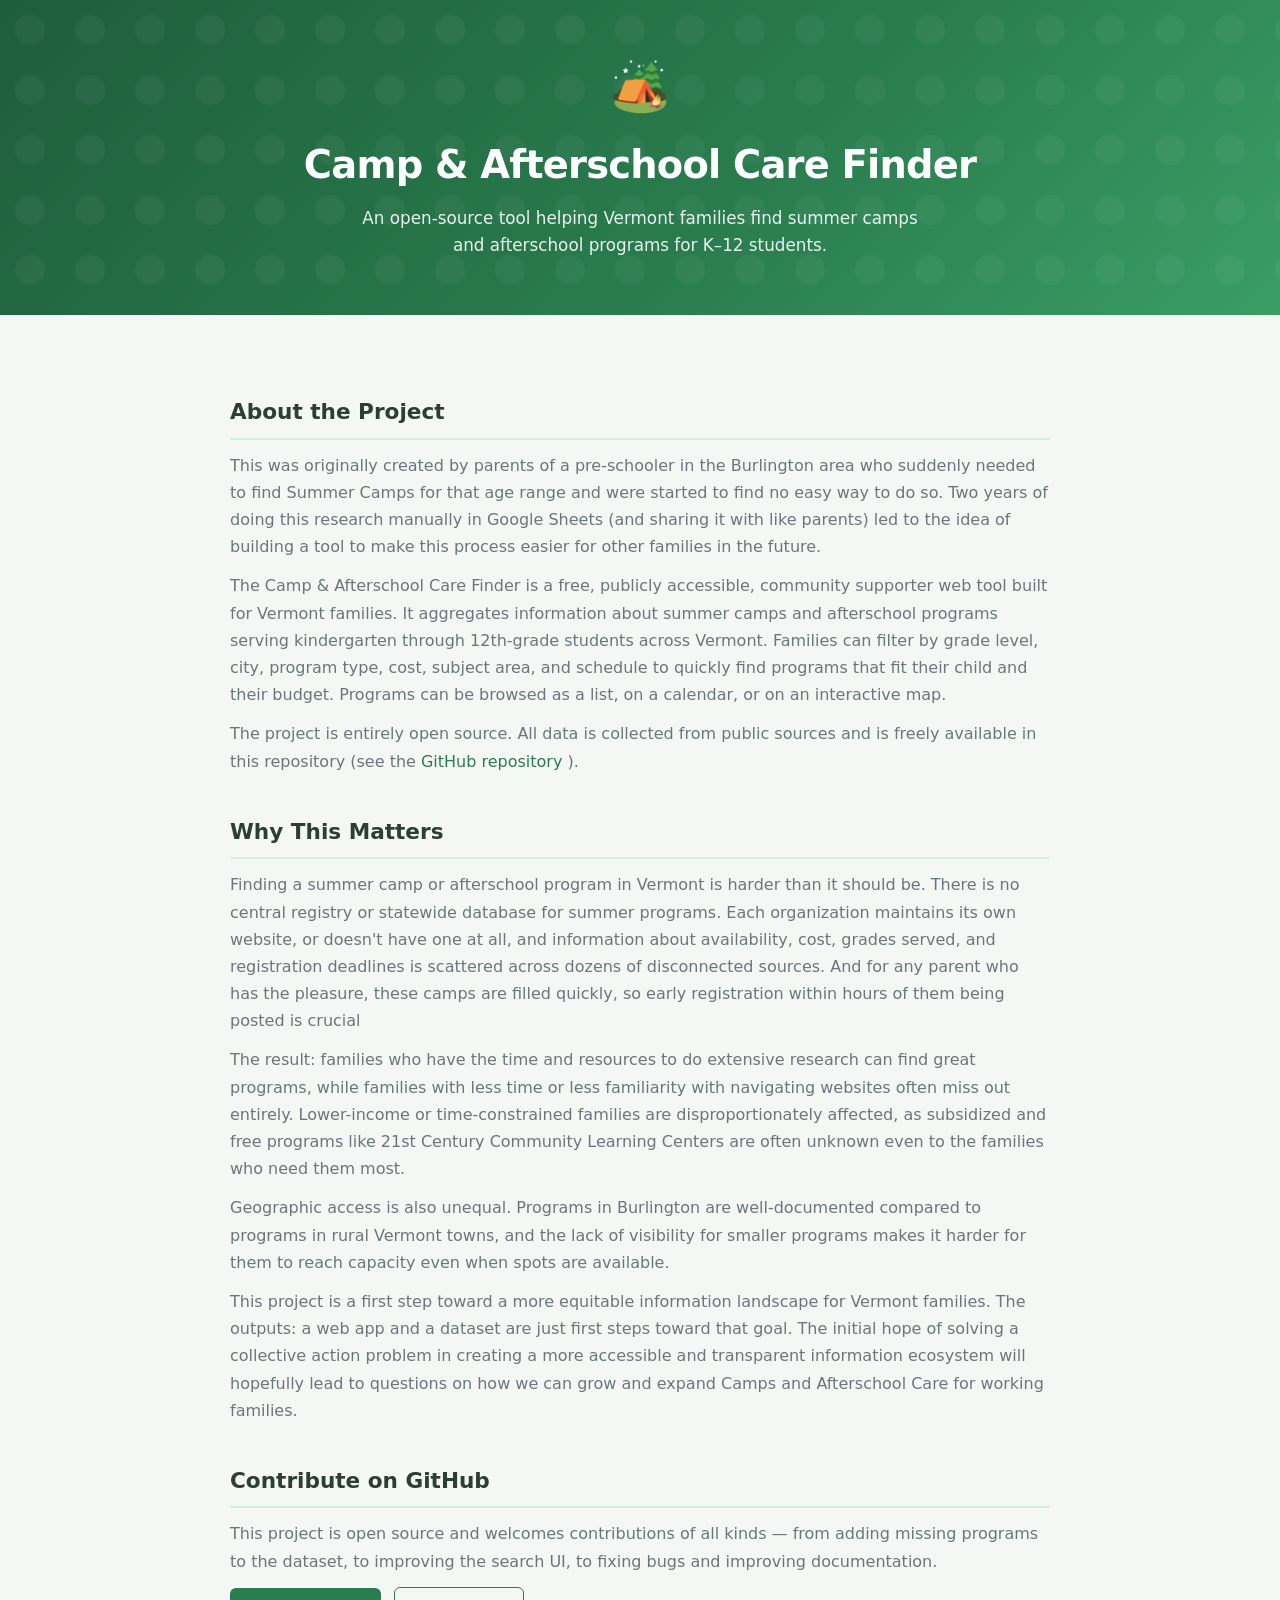
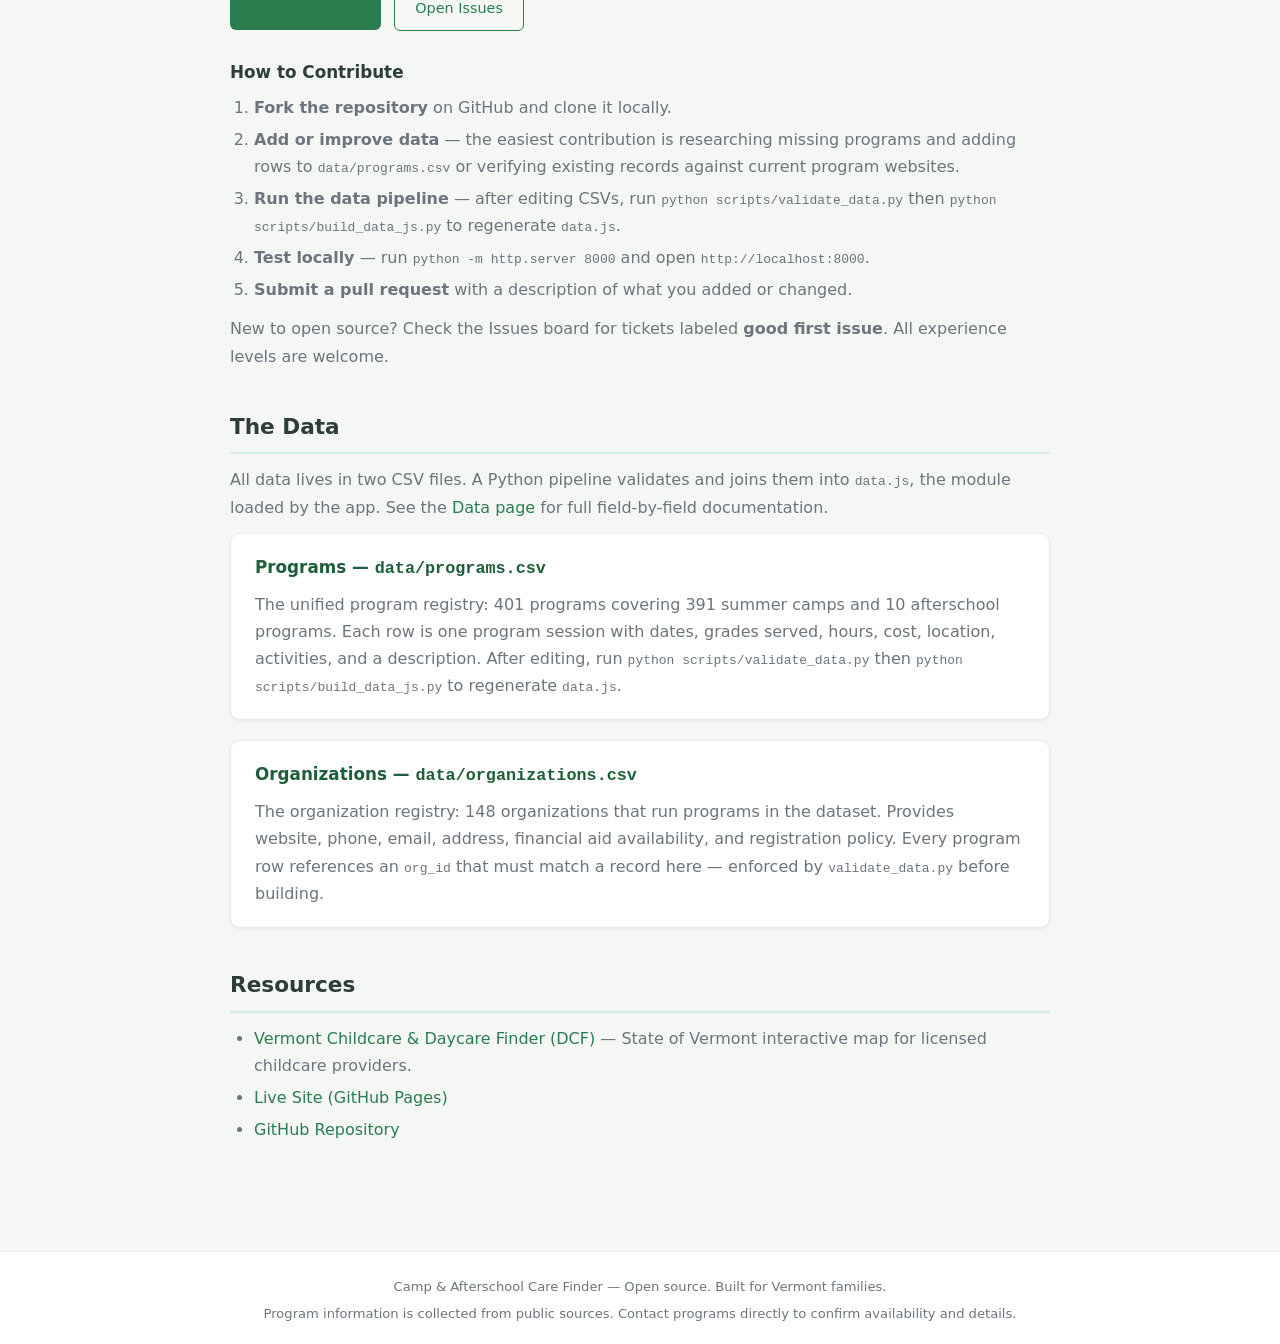
==== about.html @ c5520ff8 "fix: add a favicon Co-Authored-By: Claude Fable 5.2 <noreply@anthropic.com> Claude-Session: https://" ====
<!DOCTYPE html>
<html lang="en">
<head>
  <meta charset="UTF-8" />
  <link rel="icon" href="favicon.svg" type="image/svg+xml" />
  <meta name="viewport" content="width=device-width, initial-scale=1.0" />
  <title>About – Camp &amp; Afterschool Care Finder</title>
  <meta name="description" content="About the Camp and Afterschool Care Finder — an open-source tool helping Vermont families find K–12 programs." />
  <link rel="stylesheet" href="styles.css" />
</head>
<body>

  <div class="static-hero">
    <div class="static-hero-content">
      <span class="static-hero-icon">🏕️</span>
      <h1>Camp &amp; Afterschool Care Finder</h1>
      <p>An open-source tool helping Vermont families find summer camps and afterschool programs for K–12 students.</p>
    </div>
  </div>

  <div class="static-page">

    <section class="static-section">
      <h2>About the Project</h2>
      <p>This was originally created by parents of a pre-schooler in the Burlington area who suddenly needed to find Summer Camps for that age range and were started to find no easy way to do so. Two years of doing this research manually in Google Sheets (and sharing it with like parents) led to the idea of building a tool to make this process easier for other families in the future.</p>
      <p>The Camp &amp; Afterschool Care Finder is a free, publicly accessible, community supporter web tool built for Vermont families. It aggregates information about summer camps and afterschool programs serving kindergarten through 12th-grade students across Vermont. Families can filter by grade level, city, program type, cost, subject area, and schedule to quickly find programs that fit their child and their budget. Programs can be browsed as a list, on a calendar, or on an interactive map.</p>
      <p>The project is entirely open source. All data is collected from public sources and is freely available in this repository (see the 
        <a href="https://github.com/kefortney/Camp-and-Afterschool-Care-Finder" target="_blank" rel="noopener noreferrer">GitHub repository</a>
        ).</p>

    </section>

    <section class="static-section">
      <h2>Why This Matters</h2>
      <p>Finding a summer camp or afterschool program in Vermont is harder than it should be. There is no central registry or statewide database for summer programs. Each organization maintains its own website, or doesn't have one at all, and information about availability, cost, grades served, and registration deadlines is scattered across dozens of disconnected sources. And for any parent who has the pleasure, these camps are filled quickly, so early registration within hours of them being posted is crucial</p>
      <p>The result: families who have the time and resources to do extensive research can find great programs, while families with less time or less familiarity with navigating websites often miss out entirely. Lower-income or time-constrained families are disproportionately affected, as subsidized and free programs like 21st Century Community Learning Centers are often unknown even to the families who need them most.</p>
      <p>Geographic access is also unequal. Programs in Burlington are well-documented compared to programs in rural Vermont towns, and the lack of visibility for smaller programs makes it harder for them to reach capacity even when spots are available.</p>
      <p>This project is a first step toward a more equitable information landscape for Vermont families. The outputs: a web app and a dataset are just first steps toward that goal. The initial hope of solving a collective action problem in creating a more accessible and transparent information ecosystem will hopefully lead to questions on how we can grow and expand Camps and Afterschool Care for working families.</p>
    </section>

    <section class="static-section">
      <h2>Contribute on GitHub</h2>
      <p>This project is open source and welcomes contributions of all kinds — from adding missing programs to the dataset, to improving the search UI, to fixing bugs and improving documentation.</p>
      <a class="link-btn" href="https://github.com/kefortney/Camp-and-Afterschool-Care-Finder" target="_blank" rel="noopener noreferrer">View on GitHub</a>
      <a class="link-btn link-btn-outline" href="https://github.com/kefortney/Camp-and-Afterschool-Care-Finder/issues" target="_blank" rel="noopener noreferrer">Open Issues</a>
      <h3>How to Contribute</h3>
      <ol>
        <li><strong>Fork the repository</strong> on GitHub and clone it locally.</li>
        <li><strong>Add or improve data</strong> — the easiest contribution is researching missing programs and adding rows to <code>data/programs.csv</code> or verifying existing records against current program websites.</li>
        <li><strong>Run the data pipeline</strong> — after editing CSVs, run <code>python scripts/validate_data.py</code> then <code>python scripts/build_data_js.py</code> to regenerate <code>data.js</code>.</li>
        <li><strong>Test locally</strong> — run <code>python -m http.server 8000</code> and open <code>http://localhost:8000</code>.</li>
        <li><strong>Submit a pull request</strong> with a description of what you added or changed.</li>
      </ol>
      <p>New to open source? Check the Issues board for tickets labeled <strong>good first issue</strong>. All experience levels are welcome.</p>
    </section>

    <section class="static-section">
      <h2>The Data</h2>
      <p>All data lives in two CSV files. A Python pipeline validates and joins them into <code>data.js</code>, the module loaded by the app. See the <a href="data.html">Data page</a> for full field-by-field documentation.</p>

      <div class="static-card">
        <h3>Programs — <code>data/programs.csv</code></h3>
        <p>The unified program registry: 401 programs covering 391 summer camps and 10 afterschool programs. Each row is one program session with dates, grades served, hours, cost, location, activities, and a description. After editing, run <code>python scripts/validate_data.py</code> then <code>python scripts/build_data_js.py</code> to regenerate <code>data.js</code>.</p>
      </div>

      <div class="static-card">
        <h3>Organizations — <code>data/organizations.csv</code></h3>
        <p>The organization registry: 148 organizations that run programs in the dataset. Provides website, phone, email, address, financial aid availability, and registration policy. Every program row references an <code>org_id</code> that must match a record here — enforced by <code>validate_data.py</code> before building.</p>
      </div>
    </section>

    <section class="static-section">
      <h2>Resources</h2>
      <ul>
        <li><a href="https://dcf.vermont.gov/cdd/families/find-care/map" target="_blank" rel="noopener noreferrer">Vermont Childcare &amp; Daycare Finder (DCF)</a> — State of Vermont interactive map for licensed childcare providers.</li>
        <li><a href="https://kefortney.github.io/Camp-and-Afterschool-Care-Finder/" target="_blank" rel="noopener noreferrer">Live Site (GitHub Pages)</a></li>
        <li><a href="https://github.com/kefortney/Camp-and-Afterschool-Care-Finder" target="_blank" rel="noopener noreferrer">GitHub Repository</a></li>
      </ul>
    </section>

  </div>

  <footer>
    <p>Camp &amp; Afterschool Care Finder &mdash; Open source. Built for Vermont families.</p>
    <p style="margin-top:0.4rem;">Program information is collected from public sources. Contact programs directly to confirm availability and details.</p>
  </footer>

  <script>window.NAV_PAGE = 'about';</script>
  <script src="nav.js"></script>
</body>
</html>
---- styles.css ----
/* ===== Reset & Base ===== */
*,
*::before,
*::after {
  box-sizing: border-box;
  margin: 0;
  padding: 0;
}

:root {
  --primary: #2a7d4f;
  --primary-dark: #1e5e3a;
  --primary-light: #d6efe2;
  --bg: #f5f7f5;
  --white: #ffffff;
  --gray-100: #f8f9fa;
  --gray-200: #e9ecef;
  --gray-400: #ced4da;
  --gray-600: #6c757d;
  --gray-800: #343a40;
  --text: #2c3e35;
  --shadow-sm: 0 1px 3px rgba(0, 0, 0, 0.08);
  --shadow-md: 0 4px 12px rgba(0, 0, 0, 0.1);
  --shadow-lg: 0 8px 24px rgba(0, 0, 0, 0.12);
  --radius: 10px;
  --radius-sm: 6px;
  --transition: 0.2s ease;
}

body {
  font-family: "Segoe UI", system-ui, -apple-system, sans-serif;
  background: var(--bg);
  color: var(--text);
  line-height: 1.6;
  min-height: 100vh;
}

a {
  color: var(--primary);
  text-decoration: none;
}

a:hover {
  text-decoration: underline;
}

/* ===== Top Navigation Bar ===== */
.top-nav {
  background: linear-gradient(
    135deg,
    var(--primary-dark) 0%,
    var(--primary) 100%
  );
  color: var(--white);
  display: flex;
  align-items: center;
  justify-content: space-between;
  padding: 0 1.5rem;
  height: 56px;
  position: sticky;
  top: 0;
  z-index: 100;
  box-shadow: 0 2px 8px rgba(0, 0, 0, 0.15);
  gap: 1rem;
}

.top-nav-brand {
  font-weight: 700;
  font-size: 1rem;
  color: var(--white);
  text-decoration: none;
  display: flex;
  align-items: center;
  gap: 0.45rem;
  white-space: nowrap;
  flex-shrink: 0;
}

.top-nav-brand:hover {
  color: var(--white);
  text-decoration: none;
  opacity: 0.9;
}

.top-nav-icon {
  font-size: 1.2rem;
}

.top-nav-links {
  display: flex;
  align-items: center;
  gap: 0.15rem;
  list-style: none;
  margin: 0;
  padding: 0;
}

.top-nav-links a {
  color: rgba(255, 255, 255, 0.82);
  text-decoration: none;
  padding: 0.4rem 0.75rem;
  border-radius: var(--radius-sm);
  font-size: 0.9rem;
  font-weight: 500;
  transition: color var(--transition), background var(--transition);
  white-space: nowrap;
  display: block;
}

.top-nav-links a:hover {
  color: var(--white);
  background: rgba(255, 255, 255, 0.12);
  text-decoration: none;
}

.top-nav-links a.active {
  color: var(--white);
  background: rgba(255, 255, 255, 0.18);
  font-weight: 700;
}

.top-nav-hamburger {
  display: none;
  flex-direction: column;
  justify-content: center;
  gap: 5px;
  background: none;
  border: none;
  cursor: pointer;
  padding: 0.4rem;
  flex-shrink: 0;
}

.top-nav-hamburger span {
  display: block;
  width: 22px;
  height: 2px;
  background: var(--white);
  border-radius: 2px;
  transition: all var(--transition);
}

/* ===== Page Hero (camps / afterschool functional pages) ===== */
.page-hero {
  background: linear-gradient(
    135deg,
    var(--primary-dark) 0%,
    var(--primary) 60%,
    #3a9e65 100%
  );
  color: var(--white);
  padding: 2rem 1.5rem 2.5rem;
  text-align: center;
  position: relative;
  overflow: hidden;
}

.page-hero::before {
  content: "";
  position: absolute;
  inset: 0;
  background: url("data:image/svg+xml,%3Csvg width='60' height='60' viewBox='0 0 60 60' xmlns='http://www.w3.org/2000/svg'%3E%3Cg fill='none' fill-rule='evenodd'%3E%3Cg fill='%23ffffff' fill-opacity='0.04'%3E%3Ccircle cx='30' cy='30' r='15'/%3E%3C/g%3E%3C/g%3E%3C/svg%3E");
  pointer-events: none;
}

.page-hero-content {
  position: relative;
  max-width: 800px;
  margin: 0 auto;
}

.page-hero-icon {
  font-size: 2.4rem;
  margin-bottom: 0.4rem;
  display: block;
}

.page-hero h1 {
  font-size: clamp(1.4rem, 3.5vw, 2.1rem);
  font-weight: 700;
  margin-bottom: 0.4rem;
  letter-spacing: -0.02em;
}

.page-hero p {
  font-size: 0.97rem;
  opacity: 0.88;
  max-width: 560px;
  margin: 0 auto;
}

/* ===== Static Content Pages (About, Data, Hackathon) ===== */
.static-page {
  max-width: 860px;
  margin: 0 auto;
  padding: 2.5rem 1.25rem 4rem;
}

.static-hero {
  text-align: center;
  padding: 3rem 1.5rem 3.5rem;
  background: linear-gradient(
    135deg,
    var(--primary-dark) 0%,
    var(--primary) 60%,
    #3a9e65 100%
  );
  color: var(--white);
  position: relative;
  overflow: hidden;
}

.static-hero::before {
  content: "";
  position: absolute;
  inset: 0;
  background: url("data:image/svg+xml,%3Csvg width='60' height='60' viewBox='0 0 60 60' xmlns='http://www.w3.org/2000/svg'%3E%3Cg fill='none' fill-rule='evenodd'%3E%3Cg fill='%23ffffff' fill-opacity='0.04'%3E%3Ccircle cx='30' cy='30' r='15'/%3E%3C/g%3E%3C/g%3E%3C/svg%3E");
  pointer-events: none;
}

.static-hero-content {
  position: relative;
  max-width: 720px;
  margin: 0 auto;
}

.static-hero-icon {
  font-size: 3rem;
  display: block;
  margin-bottom: 0.6rem;
}

.static-hero h1 {
  font-size: clamp(1.6rem, 4vw, 2.4rem);
  font-weight: 700;
  margin-bottom: 0.6rem;
  letter-spacing: -0.02em;
}

.static-hero p {
  font-size: 1.05rem;
  opacity: 0.9;
  max-width: 580px;
  margin: 0 auto;
  line-height: 1.6;
}

.static-hero .hero-cta {
  display: inline-flex;
  align-items: center;
  gap: 0.4rem;
  margin-top: 1.5rem;
  background: var(--white);
  color: var(--primary-dark);
  font-weight: 700;
  font-size: 0.95rem;
  padding: 0.7rem 1.5rem;
  border-radius: var(--radius-sm);
  text-decoration: none;
  transition: opacity var(--transition);
}

.static-hero .hero-cta:hover {
  opacity: 0.9;
  text-decoration: none;
  color: var(--primary-dark);
}

.static-section {
  margin-top: 2.5rem;
}

.static-section h2 {
  font-size: 1.35rem;
  font-weight: 700;
  color: var(--text);
  margin-bottom: 0.75rem;
  padding-bottom: 0.5rem;
  border-bottom: 2px solid var(--primary-light);
}

.static-section h3 {
  font-size: 1.05rem;
  font-weight: 700;
  color: var(--text);
  margin: 1.25rem 0 0.5rem;
}

.static-section p {
  color: var(--gray-600);
  line-height: 1.7;
  margin-bottom: 0.75rem;
}

.static-section p:last-child {
  margin-bottom: 0;
}

.static-section ul,
.static-section ol {
  color: var(--gray-600);
  line-height: 1.7;
  padding-left: 1.5rem;
  margin-bottom: 0.75rem;
}

.static-section li {
  margin-bottom: 0.3rem;
}

.static-section a {
  color: var(--primary);
  font-weight: 500;
}

.static-section a:hover {
  text-decoration: underline;
}

.static-card {
  background: var(--white);
  border: 1px solid var(--gray-200);
  border-radius: var(--radius);
  padding: 1.25rem 1.5rem;
  box-shadow: var(--shadow-sm);
  margin-bottom: 1.25rem;
}

.static-card h3 {
  margin-top: 0;
  color: var(--primary-dark);
  font-size: 1.05rem;
}

.static-card .dataset-meta {
  display: flex;
  flex-wrap: wrap;
  gap: 0.5rem 1.5rem;
  font-size: 0.82rem;
  color: var(--gray-600);
  margin: 0.4rem 0 1rem;
}

.static-card .dataset-meta strong {
  color: var(--text);
}

/* Schema tables */
.schema-table {
  width: 100%;
  border-collapse: collapse;
  font-size: 0.87rem;
  margin-top: 0.75rem;
}

.schema-table th {
  background: var(--primary);
  color: var(--white);
  padding: 0.5rem 0.75rem;
  text-align: left;
  font-weight: 600;
  font-size: 0.8rem;
  text-transform: uppercase;
  letter-spacing: 0.04em;
}

.schema-table td {
  padding: 0.45rem 0.75rem;
  border-bottom: 1px solid var(--gray-200);
  vertical-align: top;
}

.schema-table tr:last-child td {
  border-bottom: none;
}

.schema-table tr:nth-child(even) td {
  background: var(--gray-100);
}

.schema-table code {
  background: var(--primary-light);
  color: var(--primary-dark);
  padding: 0.1rem 0.4rem;
  border-radius: 3px;
  font-size: 0.82rem;
  font-family: "Consolas", "Courier New", monospace;
}

/* Contribution cards grid */
.contrib-grid {
  display: grid;
  grid-template-columns: repeat(auto-fill, minmax(240px, 1fr));
  gap: 1rem;
  margin-top: 1rem;
}

.contrib-card {
  background: var(--white);
  border: 1px solid var(--gray-200);
  border-radius: var(--radius);
  padding: 1.1rem 1.25rem;
  box-shadow: var(--shadow-sm);
  border-left: 4px solid var(--primary);
}

.contrib-card h4 {
  font-size: 0.95rem;
  font-weight: 700;
  color: var(--text);
  margin-bottom: 0.4rem;
}

.contrib-card p {
  font-size: 0.85rem;
  color: var(--gray-600);
  line-height: 1.5;
  margin: 0;
}

/* Link buttons for static pages */
.link-btn {
  display: inline-flex;
  align-items: center;
  gap: 0.4rem;
  background: var(--primary);
  color: var(--white);
  font-weight: 600;
  font-size: 0.9rem;
  padding: 0.6rem 1.25rem;
  border-radius: var(--radius-sm);
  text-decoration: none;
  transition: background var(--transition);
  margin-right: 0.5rem;
  margin-bottom: 0.5rem;
}

.link-btn:hover {
  background: var(--primary-dark);
  color: var(--white);
  text-decoration: none;
}

.link-btn-outline {
  background: none;
  color: var(--primary);
  border: 1.5px solid var(--primary);
}

.link-btn-outline:hover {
  background: var(--primary);
  color: var(--white);
}

/* ===== Main Layout ===== */
main {
  max-width: 1200px;
  margin: 0 auto;
  padding: 1.5rem 1rem 3rem;
}

.finder-layout {
  display: grid;
  grid-template-columns: minmax(0, 1fr) minmax(260px, 320px);
  gap: 1.25rem;
  align-items: start;
}

.finder-primary {
  min-width: 0;
}

/* ===== Export side panel ===== */
.export-panel {
  background: var(--white);
  border-radius: var(--radius);
  box-shadow: var(--shadow-md);
  border: 1px solid var(--gray-200);
  padding: 1.1rem 1rem 1rem;
  position: sticky;
  top: calc(56px + 0.75rem);
  max-height: calc(100vh - 56px - 1.5rem);
  display: flex;
  flex-direction: column;
  gap: 0.65rem;
}

.export-panel-header {
  flex-shrink: 0;
}

.export-panel-title {
  font-size: 1.05rem;
  font-weight: 700;
  color: var(--text);
  margin-bottom: 0.25rem;
}

.export-panel-subtitle {
  font-size: 0.78rem;
  color: var(--gray-600);
  line-height: 1.45;
  margin-bottom: 0.4rem;
}

.export-panel-count {
  font-size: 0.85rem;
  font-weight: 600;
  color: var(--primary-dark);
}

.export-panel-empty {
  font-size: 0.85rem;
  color: var(--gray-600);
  margin: 0;
  flex-shrink: 0;
}

.export-panel-empty.is-hidden {
  display: none;
}

.export-panel-list {
  list-style: none;
  margin: 0;
  padding: 0;
  overflow-y: auto;
  flex: 1;
  min-height: 4rem;
  display: flex;
  flex-direction: column;
  gap: 0.5rem;
}

.export-panel-item {
  display: flex;
  align-items: flex-start;
  justify-content: space-between;
  gap: 0.5rem;
  padding: 0.5rem 0.55rem;
  background: var(--gray-100);
  border-radius: var(--radius-sm);
  border: 1px solid var(--gray-200);
  font-size: 0.82rem;
}

.export-panel-item-text {
  flex: 1;
  min-width: 0;
}

.export-panel-item-name {
  font-weight: 600;
  color: var(--text);
  line-height: 1.35;
}

.export-panel-item-org {
  font-size: 0.76rem;
  color: var(--gray-600);
  margin-top: 0.15rem;
}

.export-panel-remove {
  flex-shrink: 0;
  background: none;
  border: none;
  padding: 0.2rem 0.35rem;
  cursor: pointer;
  font-size: 1.1rem;
  line-height: 1;
  color: var(--gray-600);
  border-radius: var(--radius-sm);
  transition: background var(--transition), color var(--transition);
}

.export-panel-remove:hover {
  background: var(--gray-200);
  color: var(--gray-800);
}

.export-panel-actions {
  display: flex;
  flex-direction: column;
  gap: 0.45rem;
  flex-shrink: 0;
  padding-top: 0.25rem;
  border-top: 1px solid var(--gray-200);
}

.export-panel-actions .btn-primary,
.export-panel-actions .btn-secondary {
  width: 100%;
  justify-content: center;
}

.export-panel-actions .btn-primary:disabled,
.export-panel-actions .btn-secondary:disabled {
  opacity: 0.5;
  cursor: not-allowed;
}

.results-header-left {
  display: flex;
  flex-direction: column;
  gap: 0.15rem;
}

.export-count-mobile {
  display: none;
  font-size: 0.85rem;
  font-weight: 600;
  color: var(--primary-dark);
  margin: 0;
}

/* ===== Search & Filter Panel ===== */
.filter-panel {
  background: var(--white);
  border-radius: var(--radius);
  box-shadow: var(--shadow-md);
  padding: 1.5rem;
  margin-bottom: 1.5rem;
}

.search-row {
  display: flex;
  gap: 0.75rem;
  margin-bottom: 1.25rem;
}

.search-box {
  flex: 1;
  position: relative;
}

.search-box .search-icon {
  position: absolute;
  left: 12px;
  top: 50%;
  transform: translateY(-50%);
  color: var(--gray-600);
  font-size: 1rem;
  pointer-events: none;
}

.search-box input {
  width: 100%;
  padding: 0.65rem 1rem 0.65rem 2.5rem;
  border: 1.5px solid var(--gray-400);
  border-radius: var(--radius-sm);
  font-size: 0.95rem;
  transition: border-color var(--transition), box-shadow var(--transition);
  background: var(--gray-100);
}

.search-box input:focus {
  outline: none;
  border-color: var(--primary);
  box-shadow: 0 0 0 3px rgba(42, 125, 79, 0.15);
  background: var(--white);
}

.btn-clear-search {
  padding: 0.65rem 1rem;
  background: var(--gray-200);
  border: 1.5px solid var(--gray-400);
  border-radius: var(--radius-sm);
  cursor: pointer;
  font-size: 0.9rem;
  color: var(--gray-800);
  transition: background var(--transition);
  white-space: nowrap;
}

.btn-clear-search:hover {
  background: var(--gray-400);
}

.filter-grid {
  display: grid;
  grid-template-columns: repeat(auto-fill, minmax(180px, 1fr));
  gap: 0.75rem;
}

.filter-group label {
  display: block;
  font-size: 0.78rem;
  font-weight: 600;
  text-transform: uppercase;
  letter-spacing: 0.05em;
  color: var(--gray-600);
  margin-bottom: 0.3rem;
}

.filter-group select, .filter-group input {
  width: 100%;
  padding: 0.55rem 0.75rem;
  border: 1.5px solid var(--gray-400);
  border-radius: var(--radius-sm);
  font-size: 0.9rem;
  background: var(--gray-100);
  color: var(--text);
  cursor: pointer;
  transition: border-color var(--transition);
  appearance: auto;
}

.filter-group select:focus, .filter-group input:focus {
  outline: none;
  border-color: var(--primary);
  box-shadow: 0 0 0 3px rgba(42, 125, 79, 0.15);
}

/* ===== Results Header ===== */
.results-header {
  display: flex;
  align-items: center;
  justify-content: space-between;
  margin-bottom: 1rem;
  flex-wrap: wrap;
  gap: 0.5rem;
}

.results-count {
  font-size: 0.95rem;
  color: var(--gray-600);
}

.season-notice {
  font-size: 0.95rem;
  color: var(--gray-600);
  background: #fff8d6;
  border: 1px solid #f0e2a0;
  border-radius: 6px;
  padding: 8px 12px;
  margin-bottom: 12px;
}

.results-count strong {
  color: var(--text);
  font-weight: 700;
}

.btn-reset {
  background: none;
  border: 1.5px solid var(--gray-400);
  border-radius: var(--radius-sm);
  padding: 0.4rem 0.85rem;
  font-size: 0.85rem;
  cursor: pointer;
  color: var(--gray-600);
  transition: all var(--transition);
}

.btn-reset:hover {
  border-color: var(--primary);
  color: var(--primary);
}

.hidden {
  display: none !important;
}

/* ===== Program Cards Grid ===== */
.cards-grid {
  display: grid;
  grid-template-columns: repeat(auto-fill, minmax(310px, 1fr));
  gap: 1.25rem;
}

.program-card {
  background: var(--white);
  border-radius: var(--radius);
  box-shadow: var(--shadow-sm);
  overflow: hidden;
  display: flex;
  flex-direction: column;
  transition: transform var(--transition), box-shadow var(--transition), border-color var(--transition);
  border: 1px solid var(--gray-200);
}

.program-card--selected {
  border-color: var(--primary);
  box-shadow: 0 0 0 2px rgba(42, 125, 79, 0.2);
}

.program-card:hover {
  transform: translateY(-3px);
  box-shadow: var(--shadow-lg);
}

.card-header {
  padding: 1.1rem 1.2rem 0.8rem;
  border-bottom: 1px solid var(--gray-200);
  position: relative;
}

.card-header-top {
  display: flex;
  align-items: center;
  justify-content: space-between;
  flex-wrap: wrap;
  gap: 0.3rem;
  margin-bottom: 0.5rem;
}

.week-badge {
  font-size: 0.78rem;
  font-weight: 600;
  color: var(--primary-dark);
  background: var(--primary-light);
  border-radius: 20px;
  padding: 0.2rem 0.65rem;
  white-space: nowrap;
}

.card-type-badge {
  display: inline-block;
  font-size: 0.72rem;
  font-weight: 700;
  text-transform: uppercase;
  letter-spacing: 0.06em;
  border-radius: 20px;
  padding: 0.2rem 0.65rem;
}

.badge-camp {
  background: #dbeafe;
  color: #1d4ed8;
}

.badge-afterschool {
  background: #fef3c7;
  color: #92400e;
}

.badge-both {
  background: #ede9fe;
  color: #5b21b6;
}

.card-title {
  font-size: 1.05rem;
  font-weight: 700;
  color: var(--text);
  line-height: 1.3;
  margin-bottom: 0.2rem;
}

.card-org {
  font-size: 0.82rem;
  color: var(--gray-600);
}

.card-body {
  padding: 0.9rem 1.2rem;
  flex: 1;
  display: flex;
  flex-direction: column;
  gap: 0.55rem;
}

.card-description {
  font-size: 0.88rem;
  color: var(--gray-600);
  line-height: 1.5;
}

.card-meta {
  display: flex;
  flex-direction: column;
  gap: 0.3rem;
}

.meta-item {
  display: flex;
  align-items: flex-start;
  gap: 0.5rem;
  font-size: 0.84rem;
}

.meta-icon {
  flex-shrink: 0;
  font-size: 0.9rem;
  margin-top: 0.05rem;
}

.meta-label {
  color: var(--gray-600);
  min-width: 70px;
  flex-shrink: 0;
}

.meta-value {
  color: var(--text);
  font-weight: 500;
}

.tags {
  display: flex;
  flex-wrap: wrap;
  gap: 0.35rem;
}

.tag {
  background: var(--primary-light);
  color: var(--primary-dark);
  border-radius: 20px;
  padding: 0.15rem 0.6rem;
  font-size: 0.75rem;
  font-weight: 600;
}

.scholarship-badge {
  display: inline-flex;
  align-items: center;
  gap: 0.3rem;
  background: #d1fae5;
  color: #065f46;
  border-radius: 20px;
  padding: 0.15rem 0.65rem;
  font-size: 0.75rem;
  font-weight: 600;
}

.free-badge {
  background: #fef9c3;
  color: #713f12;
  border-radius: 20px;
  padding: 0.15rem 0.65rem;
  font-size: 0.75rem;
  font-weight: 700;
}

.year-chip {
  display: inline-block;
  font-size: 0.72rem;
  font-weight: 700;
  background: #f3f4f6;
  color: #6b7280;
  border: 1.5px solid #d1d5db;
  border-radius: 20px;
  padding: 0.2rem 0.6rem;
  letter-spacing: 0.03em;
}

.program-card--past {
  opacity: 0.82;
}

.program-card--past .card-header {
  background: var(--gray-100);
}

/* ===== Filter checkbox toggle ===== */
.filter-group-check {
  display: flex;
  align-items: center;
}

.filter-check-label {
  display: flex !important;
  align-items: center;
  gap: 0.45rem;
  font-size: 0.82rem !important;
  font-weight: 500 !important;
  text-transform: none !important;
  letter-spacing: 0 !important;
  color: var(--text) !important;
  cursor: pointer;
  margin-bottom: 0 !important;
  padding-top: 1.55rem;
}

.filter-check-label input[type="checkbox"] {
  width: 1rem;
  height: 1rem;
  accent-color: var(--primary);
  cursor: pointer;
  flex-shrink: 0;
}

.card-export-label {
  flex: 1 1 100%;
  display: flex;
  align-items: center;
  gap: 0.45rem;
  font-size: 0.82rem;
  font-weight: 600;
  color: var(--gray-800);
  cursor: pointer;
  user-select: none;
}

.card-export-label input[type="checkbox"] {
  width: 1rem;
  height: 1rem;
  accent-color: var(--primary);
  cursor: pointer;
  flex-shrink: 0;
}

.card-footer {
  padding: 0.85rem 1.2rem;
  border-top: 1px solid var(--gray-200);
  display: flex;
  gap: 0.6rem;
  align-items: center;
  flex-wrap: wrap;
}

.btn-details {
  flex: 1;
  background: var(--primary);
  color: var(--white);
  border: none;
  border-radius: var(--radius-sm);
  padding: 0.5rem 1rem;
  font-size: 0.88rem;
  font-weight: 600;
  cursor: pointer;
  transition: background var(--transition);
  text-align: center;
}

.btn-details:hover {
  background: var(--primary-dark);
}

.btn-website {
  flex: 1;
  background: #60a5fa;
  color: var(--white);
  border: none;
  border-radius: var(--radius-sm);
  padding: 0.5rem 1rem;
  font-size: 0.88rem;
  font-weight: 600;
  text-align: center;
  text-decoration: none;
  cursor: pointer;
  transition: background var(--transition);
}

.btn-website:hover {
  background: #3b82f6;
  color: var(--white);
  text-decoration: none;
}

.registration-closed {
  font-size: 0.78rem;
  color: #b91c1c;
  font-weight: 600;
  padding: 0.2rem 0.6rem;
  background: #fee2e2;
  border-radius: 20px;
}

.reg-opens-badge {
  font-size: 0.78rem;
  font-weight: 600;
  color: #92400e;
  background: #fef3c7;
  padding: 0.2rem 0.6rem;
  border-radius: 20px;
}

/* ===== No Results ===== */
.no-results {
  text-align: center;
  padding: 4rem 1rem;
  color: var(--gray-600);
}

.no-results .no-results-icon {
  font-size: 3rem;
  display: block;
  margin-bottom: 1rem;
}

.no-results h3 {
  font-size: 1.2rem;
  margin-bottom: 0.5rem;
  color: var(--gray-800);
}

/* ===== Modal ===== */
.modal-overlay {
  display: none;
  position: fixed;
  inset: 0;
  background: rgba(0, 0, 0, 0.5);
  z-index: 1000;
  align-items: center;
  justify-content: center;
  padding: 1rem;
  overflow-y: auto;
}

.modal-overlay.open {
  display: flex;
}

.modal {
  background: var(--white);
  border-radius: var(--radius);
  box-shadow: var(--shadow-lg);
  max-width: 600px;
  width: 100%;
  max-height: 90vh;
  overflow-y: auto;
  position: relative;
  animation: modalIn 0.2s ease;
}

@keyframes modalIn {
  from {
    opacity: 0;
    transform: scale(0.95) translateY(10px);
  }
  to {
    opacity: 1;
    transform: scale(1) translateY(0);
  }
}

.modal-header {
  padding: 1.5rem 1.5rem 1rem;
  border-bottom: 1px solid var(--gray-200);
  display: flex;
  justify-content: space-between;
  align-items: flex-start;
  gap: 1rem;
}

.modal-header-text {
  flex: 1;
}

.modal-title {
  font-size: 1.25rem;
  font-weight: 700;
  color: var(--text);
  line-height: 1.3;
}

.modal-org {
  font-size: 0.9rem;
  color: var(--gray-600);
  margin-top: 0.2rem;
}

.modal-close {
  background: none;
  border: none;
  font-size: 1.4rem;
  cursor: pointer;
  color: var(--gray-600);
  padding: 0.2rem;
  line-height: 1;
  flex-shrink: 0;
  transition: color var(--transition);
}

.modal-close:hover {
  color: var(--text);
}

.modal-body {
  padding: 1.25rem 1.5rem;
  display: flex;
  flex-direction: column;
  gap: 1.2rem;
}

.modal-section h4 {
  font-size: 0.78rem;
  font-weight: 700;
  text-transform: uppercase;
  letter-spacing: 0.06em;
  color: var(--gray-600);
  margin-bottom: 0.6rem;
  border-bottom: 1px solid var(--gray-200);
  padding-bottom: 0.3rem;
}

.modal-detail-grid {
  display: grid;
  grid-template-columns: 1fr 1fr;
  gap: 0.6rem 1rem;
}

.modal-detail-item {
  display: flex;
  flex-direction: column;
}

.modal-detail-label {
  font-size: 0.78rem;
  color: var(--gray-600);
  font-weight: 600;
}

.modal-detail-value {
  font-size: 0.92rem;
  color: var(--text);
  font-weight: 500;
}

.modal-description {
  font-size: 0.9rem;
  color: var(--gray-600);
  line-height: 1.6;
}

.modal-org-programs {
  padding: 1rem 1.5rem;
  border-top: 1px solid var(--gray-200);
  background: var(--gray-100);
}

.modal-org-heading {
  font-size: 0.85rem;
  font-weight: 700;
  color: var(--gray-800);
  margin-bottom: 0.5rem;
  text-transform: uppercase;
  letter-spacing: 0.04em;
}

.modal-org-list {
  list-style: none;
  display: flex;
  flex-wrap: wrap;
  gap: 0.4rem;
}

.modal-org-link {
  background: var(--white);
  border: 1px solid var(--gray-400);
  border-radius: 4px;
  padding: 0.25rem 0.6rem;
  font-size: 0.82rem;
  color: var(--primary);
  cursor: pointer;
  transition: background var(--transition), color var(--transition);
}

.modal-org-link:hover {
  background: var(--primary);
  color: var(--white);
  border-color: var(--primary);
}

.modal-org-more {
  font-size: 0.82rem;
  color: var(--gray-600);
  align-self: center;
}

.modal-footer {
  padding: 1rem 1.5rem 1.5rem;
  display: flex;
  gap: 0.75rem;
  flex-wrap: wrap;
  border-top: 1px solid var(--gray-200);
}

.btn-primary {
  background: var(--primary);
  color: var(--white);
  border: none;
  border-radius: var(--radius-sm);
  padding: 0.65rem 1.25rem;
  font-size: 0.9rem;
  font-weight: 600;
  cursor: pointer;
  transition: background var(--transition);
  text-decoration: none;
  display: inline-flex;
  align-items: center;
  gap: 0.3rem;
}

.btn-primary:hover {
  background: var(--primary-dark);
  text-decoration: none;
  color: var(--white);
}

.btn-secondary {
  background: none;
  border: 1.5px solid var(--gray-400);
  border-radius: var(--radius-sm);
  padding: 0.6rem 1.1rem;
  font-size: 0.9rem;
  font-weight: 600;
  cursor: pointer;
  color: var(--gray-800);
  transition: all var(--transition);
  text-decoration: none;
  display: inline-flex;
  align-items: center;
  gap: 0.3rem;
}

.btn-secondary:hover {
  border-color: var(--primary);
  color: var(--primary);
  text-decoration: none;
}

.modal-export-toggle--added {
  background: var(--primary-light);
  color: var(--primary-dark);
  border-color: var(--primary);
}

.modal-export-toggle--added:hover {
  background: #c5e8d8;
  color: var(--primary-dark);
  border-color: var(--primary-dark);
}

/* ===== Footer ===== */
footer {
  text-align: center;
  padding: 1.5rem;
  font-size: 0.82rem;
  color: var(--gray-600);
  border-top: 1px solid var(--gray-200);
  margin-top: 2rem;
  background: var(--white);
}

/* ===== View Toggle ===== */
.view-toggle-bar {
  display: flex;
  gap: 0.5rem;
  margin-bottom: 1rem;
}

.btn-view {
  padding: 0.45rem 1.1rem;
  border: 1.5px solid var(--gray-400);
  border-radius: var(--radius-sm);
  background: var(--white);
  color: var(--gray-600);
  font-size: 0.88rem;
  font-weight: 600;
  cursor: pointer;
  transition: all var(--transition);
}

.btn-view:hover {
  border-color: var(--primary);
  color: var(--primary);
}

.btn-view.active {
  background: var(--primary);
  border-color: var(--primary);
  color: var(--white);
}

/* ===== Calendar View ===== */
.calendar-nav {
  display: flex;
  align-items: center;
  justify-content: center;
  gap: 1.5rem;
  margin-bottom: 1rem;
}

.calendar-month-label {
  font-size: 1.1rem;
  font-weight: 700;
  color: var(--text);
  min-width: 180px;
  text-align: center;
}

.btn-cal-nav {
  background: var(--white);
  border: 1.5px solid var(--gray-400);
  border-radius: var(--radius-sm);
  padding: 0.4rem 0.9rem;
  font-size: 0.88rem;
  font-weight: 600;
  cursor: pointer;
  color: var(--gray-800);
  transition: all var(--transition);
}

.btn-cal-nav:hover {
  border-color: var(--primary);
  color: var(--primary);
}

.cal-header-row {
  display: grid;
  grid-template-columns: repeat(7, 1fr);
  gap: 2px;
  margin-bottom: 2px;
}

.cal-dow {
  text-align: center;
  font-size: 0.75rem;
  font-weight: 700;
  text-transform: uppercase;
  letter-spacing: 0.05em;
  color: var(--gray-600);
  padding: 0.3rem;
}

.cal-body {
  display: grid;
  grid-template-columns: repeat(7, 1fr);
  gap: 2px;
}

.cal-day {
  background: var(--white);
  border: 1px solid var(--gray-200);
  border-radius: var(--radius-sm);
  min-height: 88px;
  padding: 0.35rem;
  display: flex;
  flex-direction: column;
  gap: 2px;
  overflow: hidden;
}

.cal-day-empty {
  background: var(--gray-100);
  border-color: transparent;
}

.cal-day-weekend {
  background: #fafafa;
}

.cal-day-has-camps {
  border-color: var(--primary-light);
}

.cal-day-num {
  font-size: 0.78rem;
  font-weight: 700;
  color: var(--gray-600);
  line-height: 1;
  margin-bottom: 2px;
}

.cal-camp-badge {
  background: var(--primary-light);
  color: var(--primary-dark);
  border: none;
  border-radius: 3px;
  padding: 0.15rem 0.35rem;
  font-size: 0.68rem;
  font-weight: 600;
  cursor: pointer;
  text-align: left;
  white-space: nowrap;
  overflow: hidden;
  text-overflow: ellipsis;
  transition: background var(--transition);
  width: 100%;
  display: block;
}

.cal-camp-badge:hover {
  background: var(--primary);
  color: var(--white);
}

.cal-more {
  font-size: 0.68rem;
  color: var(--gray-600);
  padding: 0.1rem 0.35rem;
}

.calendar-undated-note {
  margin-top: 0.75rem;
  font-size: 0.82rem;
  color: var(--gray-600);
  text-align: center;
  font-style: italic;
}

/* ===== Map View ===== */
.map-container {
  height: 520px;
  border-radius: var(--radius);
  overflow: hidden;
  border: 1px solid var(--gray-200);
}

@media (max-width: 960px) {
  .finder-layout {
    grid-template-columns: 1fr;
  }

  .export-panel {
    position: relative;
    top: auto;
    max-height: none;
  }

  .export-panel-count {
    display: none;
  }

  .export-count-mobile:not([hidden]) {
    display: block;
  }
}

/* ===== Responsive ===== */
@media (max-width: 640px) {
  .top-nav {
    padding: 0 1rem;
  }

  .top-nav-hamburger {
    display: flex;
  }

  .top-nav-links {
    display: none;
    position: absolute;
    top: 56px;
    left: 0;
    right: 0;
    background: var(--primary-dark);
    flex-direction: column;
    align-items: stretch;
    padding: 0.5rem 0;
    box-shadow: 0 4px 12px rgba(0, 0, 0, 0.2);
    gap: 0;
  }

  .top-nav-links.open {
    display: flex;
  }

  .top-nav-links a {
    padding: 0.75rem 1.25rem;
    border-radius: 0;
    font-size: 0.95rem;
  }

  .top-nav-links a:hover,
  .top-nav-links a.active {
    background: rgba(255, 255, 255, 0.1);
  }

  .search-row {
    flex-direction: column;
  }

  .filter-grid {
    grid-template-columns: 1fr 1fr;
  }

  .cards-grid {
    grid-template-columns: 1fr;
  }

  .modal-detail-grid {
    grid-template-columns: 1fr;
  }

  .cal-day {
    min-height: 56px;
    padding: 0.2rem;
  }

  .cal-camp-badge {
    font-size: 0.6rem;
  }

  .cal-dow {
    font-size: 0.62rem;
    padding: 0.2rem 0;
  }

  .map-container {
    height: 380px;
  }
}

@media (max-width: 380px) {
  .filter-grid {
    grid-template-columns: 1fr;
  }
}
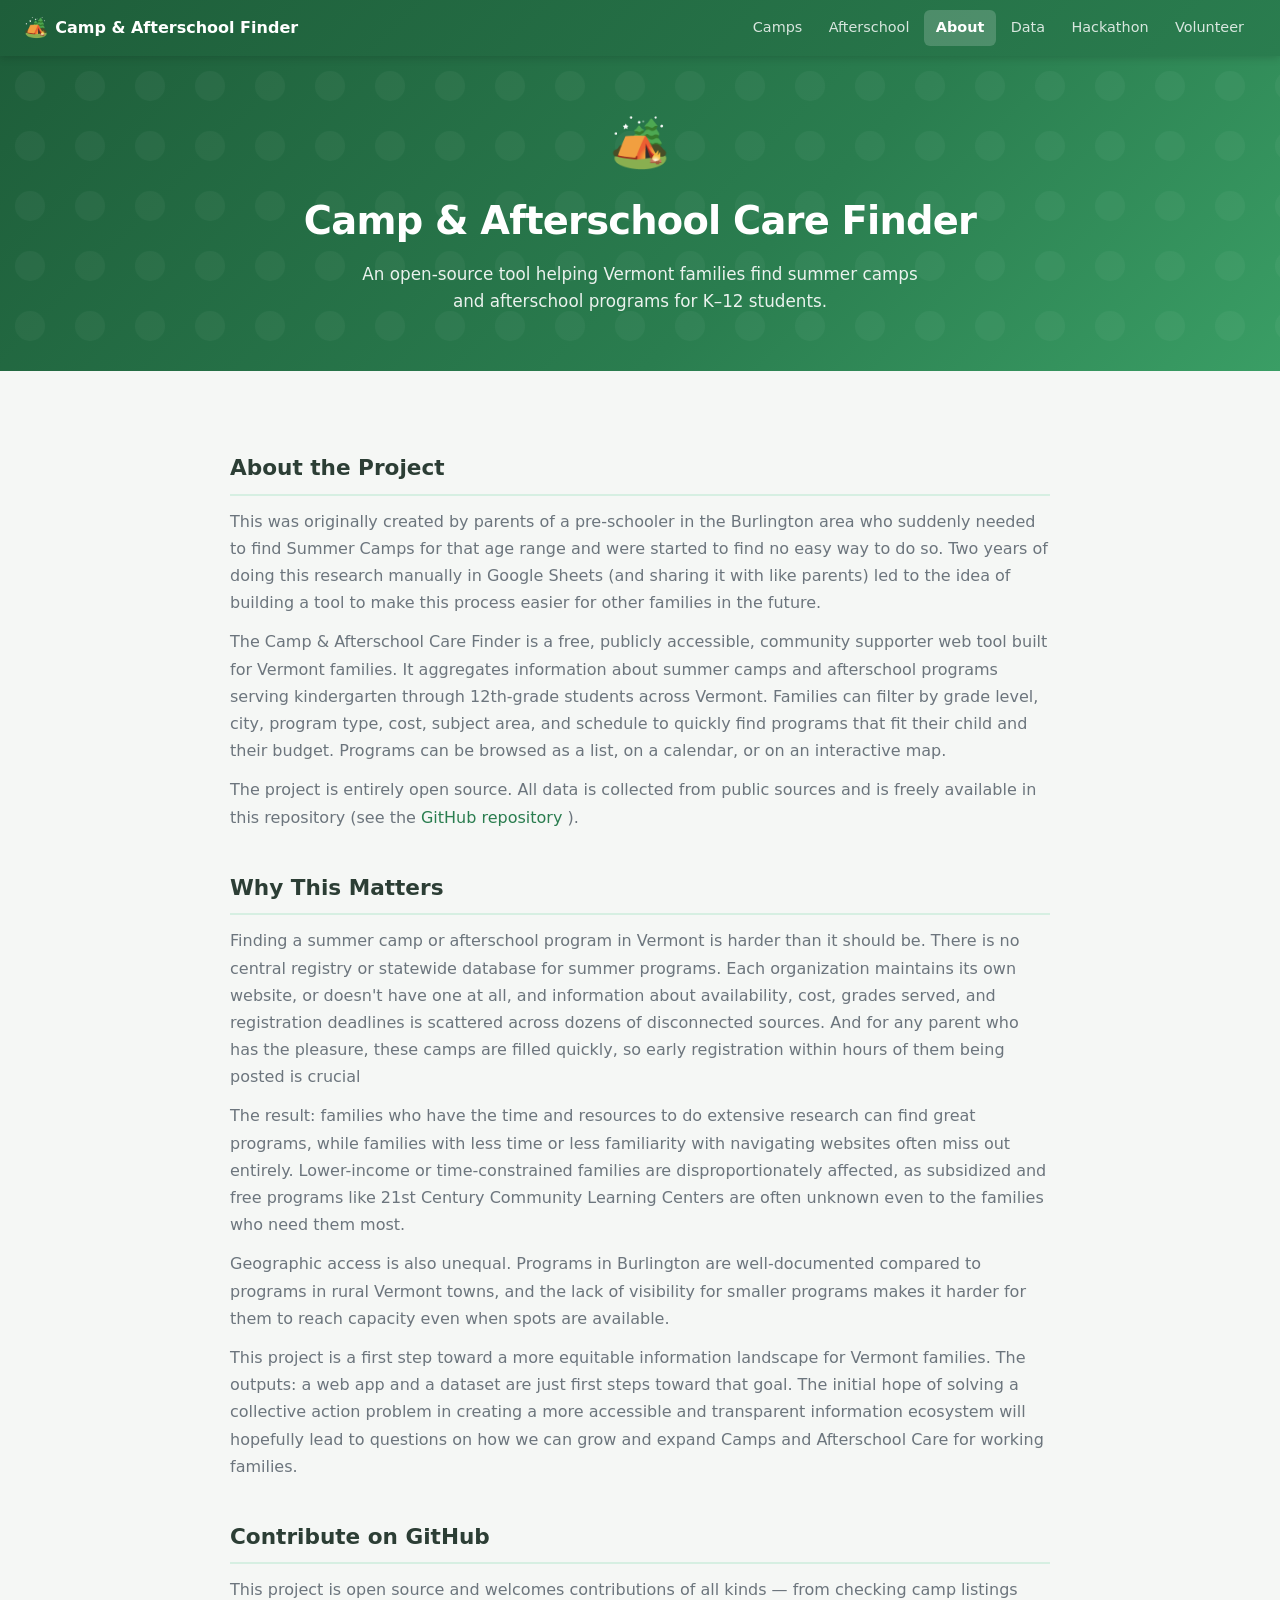
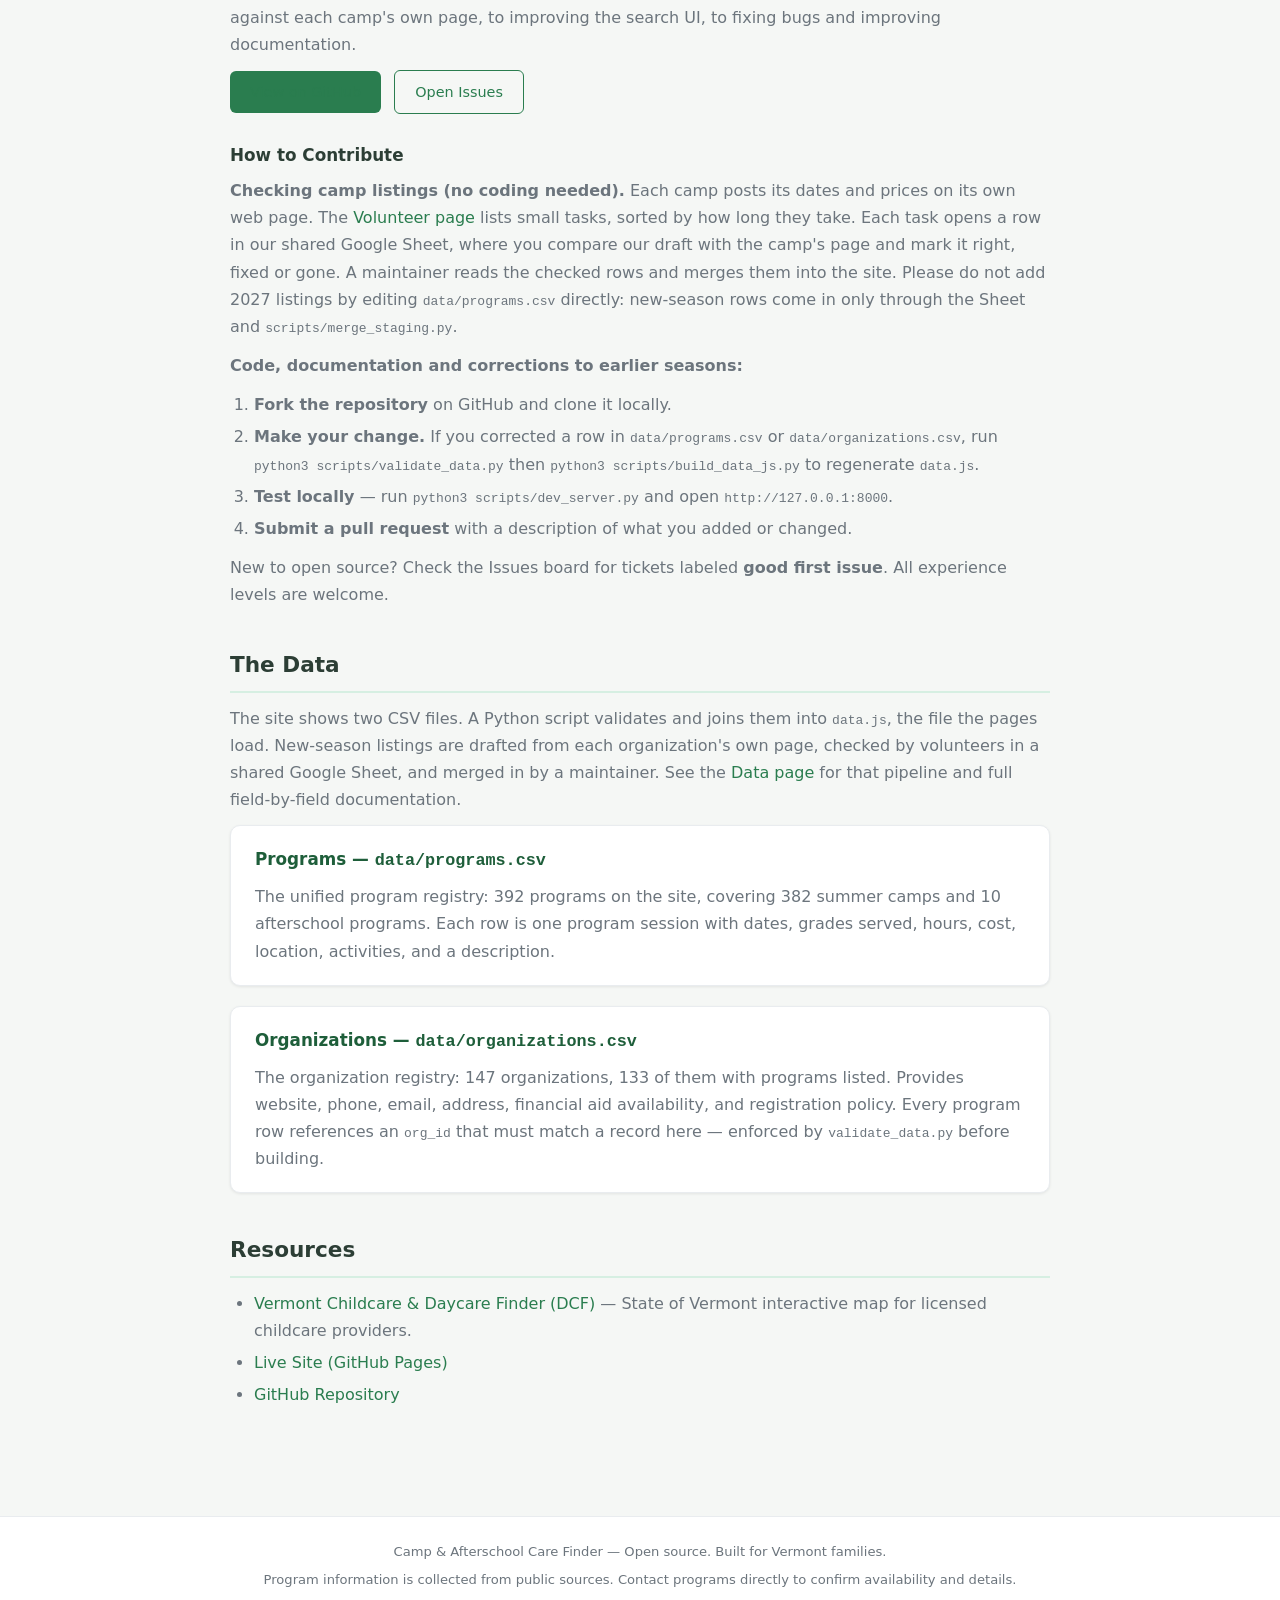
==== commit 27eca79b: "fix: page review findings (Admin exposure and save, dev server, stale page text) - Admin: nav link a" ====
--- a/about.html
+++ b/about.html
@@ -40,15 +40,16 @@
 
     <section class="static-section">
       <h2>Contribute on GitHub</h2>
-      <p>This project is open source and welcomes contributions of all kinds — from adding missing programs to the dataset, to improving the search UI, to fixing bugs and improving documentation.</p>
+      <p>This project is open source and welcomes contributions of all kinds — from checking camp listings against each camp's own page, to improving the search UI, to fixing bugs and improving documentation.</p>
       <a class="link-btn" href="https://github.com/kefortney/Camp-and-Afterschool-Care-Finder" target="_blank" rel="noopener noreferrer">View on GitHub</a>
       <a class="link-btn link-btn-outline" href="https://github.com/kefortney/Camp-and-Afterschool-Care-Finder/issues" target="_blank" rel="noopener noreferrer">Open Issues</a>
       <h3>How to Contribute</h3>
+      <p><strong>Checking camp listings (no coding needed).</strong> Each camp posts its dates and prices on its own web page. The <a href="volunteer.html">Volunteer page</a> lists small tasks, sorted by how long they take. Each task opens a row in our shared Google Sheet, where you compare our draft with the camp's page and mark it right, fixed or gone. A maintainer reads the checked rows and merges them into the site. Please do not add 2027 listings by editing <code>data/programs.csv</code> directly: new-season rows come in only through the Sheet and <code>scripts/merge_staging.py</code>.</p>
+      <p><strong>Code, documentation and corrections to earlier seasons:</strong></p>
       <ol>
         <li><strong>Fork the repository</strong> on GitHub and clone it locally.</li>
-        <li><strong>Add or improve data</strong> — the easiest contribution is researching missing programs and adding rows to <code>data/programs.csv</code> or verifying existing records against current program websites.</li>
-        <li><strong>Run the data pipeline</strong> — after editing CSVs, run <code>python scripts/validate_data.py</code> then <code>python scripts/build_data_js.py</code> to regenerate <code>data.js</code>.</li>
-        <li><strong>Test locally</strong> — run <code>python -m http.server 8000</code> and open <code>http://localhost:8000</code>.</li>
+        <li><strong>Make your change.</strong> If you corrected a row in <code>data/programs.csv</code> or <code>data/organizations.csv</code>, run <code>python3 scripts/validate_data.py</code> then <code>python3 scripts/build_data_js.py</code> to regenerate <code>data.js</code>.</li>
+        <li><strong>Test locally</strong> — run <code>python3 scripts/dev_server.py</code> and open <code>http://127.0.0.1:8000</code>.</li>
         <li><strong>Submit a pull request</strong> with a description of what you added or changed.</li>
       </ol>
       <p>New to open source? Check the Issues board for tickets labeled <strong>good first issue</strong>. All experience levels are welcome.</p>
@@ -56,16 +57,16 @@
 
     <section class="static-section">
       <h2>The Data</h2>
-      <p>All data lives in two CSV files. A Python pipeline validates and joins them into <code>data.js</code>, the module loaded by the app. See the <a href="data.html">Data page</a> for full field-by-field documentation.</p>
+      <p>The site shows two CSV files. A Python script validates and joins them into <code>data.js</code>, the file the pages load. New-season listings are drafted from each organization's own page, checked by volunteers in a shared Google Sheet, and merged in by a maintainer. See the <a href="data.html">Data page</a> for that pipeline and full field-by-field documentation.</p>
 
       <div class="static-card">
         <h3>Programs — <code>data/programs.csv</code></h3>
-        <p>The unified program registry: 401 programs covering 391 summer camps and 10 afterschool programs. Each row is one program session with dates, grades served, hours, cost, location, activities, and a description. After editing, run <code>python scripts/validate_data.py</code> then <code>python scripts/build_data_js.py</code> to regenerate <code>data.js</code>.</p>
+        <p>The unified program registry: <span data-count="programs">…</span> programs on the site, covering <span data-count="camps">…</span> summer camps and <span data-count="afterschool">…</span> afterschool programs. Each row is one program session with dates, grades served, hours, cost, location, activities, and a description.</p>
       </div>
 
       <div class="static-card">
         <h3>Organizations — <code>data/organizations.csv</code></h3>
-        <p>The organization registry: 148 organizations that run programs in the dataset. Provides website, phone, email, address, financial aid availability, and registration policy. Every program row references an <code>org_id</code> that must match a record here — enforced by <code>validate_data.py</code> before building.</p>
+        <p>The organization registry: <span data-count="orgs">…</span> organizations, <span data-count="orgsWithPrograms">…</span> of them with programs listed. Provides website, phone, email, address, financial aid availability, and registration policy. Every program row references an <code>org_id</code> that must match a record here — enforced by <code>validate_data.py</code> before building.</p>
       </div>
     </section>
 
@@ -85,6 +86,19 @@
     <p style="margin-top:0.4rem;">Program information is collected from public sources. Contact programs directly to confirm availability and details.</p>
   </footer>
 
+  <script src="data.js"></script>
+  <script src="lib.js"></script>
+  <script>
+    // Counts come from the data the site is showing, so they cannot go out of date.
+    (function () {
+      if (typeof PROGRAMS === 'undefined' || typeof ORGANIZATIONS === 'undefined') return;
+      const counts = CampLib.dataCounts(PROGRAMS, ORGANIZATIONS);
+      document.querySelectorAll('[data-count]').forEach(el => {
+        const n = counts[el.dataset.count];
+        if (typeof n === 'number') el.textContent = n.toLocaleString('en-US');
+      });
+    })();
+  </script>
   <script>window.NAV_PAGE = 'about';</script>
   <script src="nav.js"></script>
 </body>
--- a/styles.css
+++ b/styles.css
@@ -1599,3 +1599,39 @@
     grid-template-columns: 1fr;
   }
 }
+
+/* ===== Registration opening soon ===== */
+.reg-soon {
+  background: var(--white);
+  border-radius: var(--radius);
+  box-shadow: var(--shadow-md);
+  border: 1px solid var(--gray-200);
+  padding: 1.1rem 1rem 1rem;
+  margin-bottom: 1rem;
+}
+.reg-soon-title { font-size: 1.05rem; margin: 0 0 0.6rem; }
+.reg-soon-list { list-style: none; margin: 0; padding: 0; display: flex; flex-direction: column; gap: 0.5rem; }
+.reg-soon-item { display: flex; flex-wrap: wrap; gap: 0.25rem 0.75rem; font-size: 0.9rem; }
+.reg-soon-item.hidden { display: none; }
+.reg-soon-open { font-weight: 600; color: #2a7d4f; }
+.reg-soon-note { flex-basis: 100%; color: var(--gray-600, #555); }
+.reg-soon-more { margin-top: 0.6rem; background: none; border: 1px solid var(--gray-200); border-radius: 6px; padding: 0.35rem 0.8rem; cursor: pointer; font: inherit; }
+
+/* ===== Volunteer task board ===== */
+.board-progress { font-weight: 600; }
+.board-source { color: var(--gray-600); font-size: 0.9rem; }
+.task-group { margin-top: 1.5rem; }
+.task-list { list-style: none; margin: 0; padding: 0; }
+.task-item {
+  display: flex;
+  flex-wrap: wrap;
+  align-items: center;
+  justify-content: space-between;
+  gap: 0.5rem 1rem;
+  padding: 0.75rem 0;
+  border-bottom: 1px solid var(--gray-200);
+}
+.task-info { display: flex; flex-direction: column; gap: 0.15rem; min-width: 0; overflow-wrap: anywhere; }
+.task-due { font-size: 0.9rem; color: var(--gray-600); }
+.task-item .link-btn { margin: 0; }
+.task-empty { color: var(--gray-600); }
